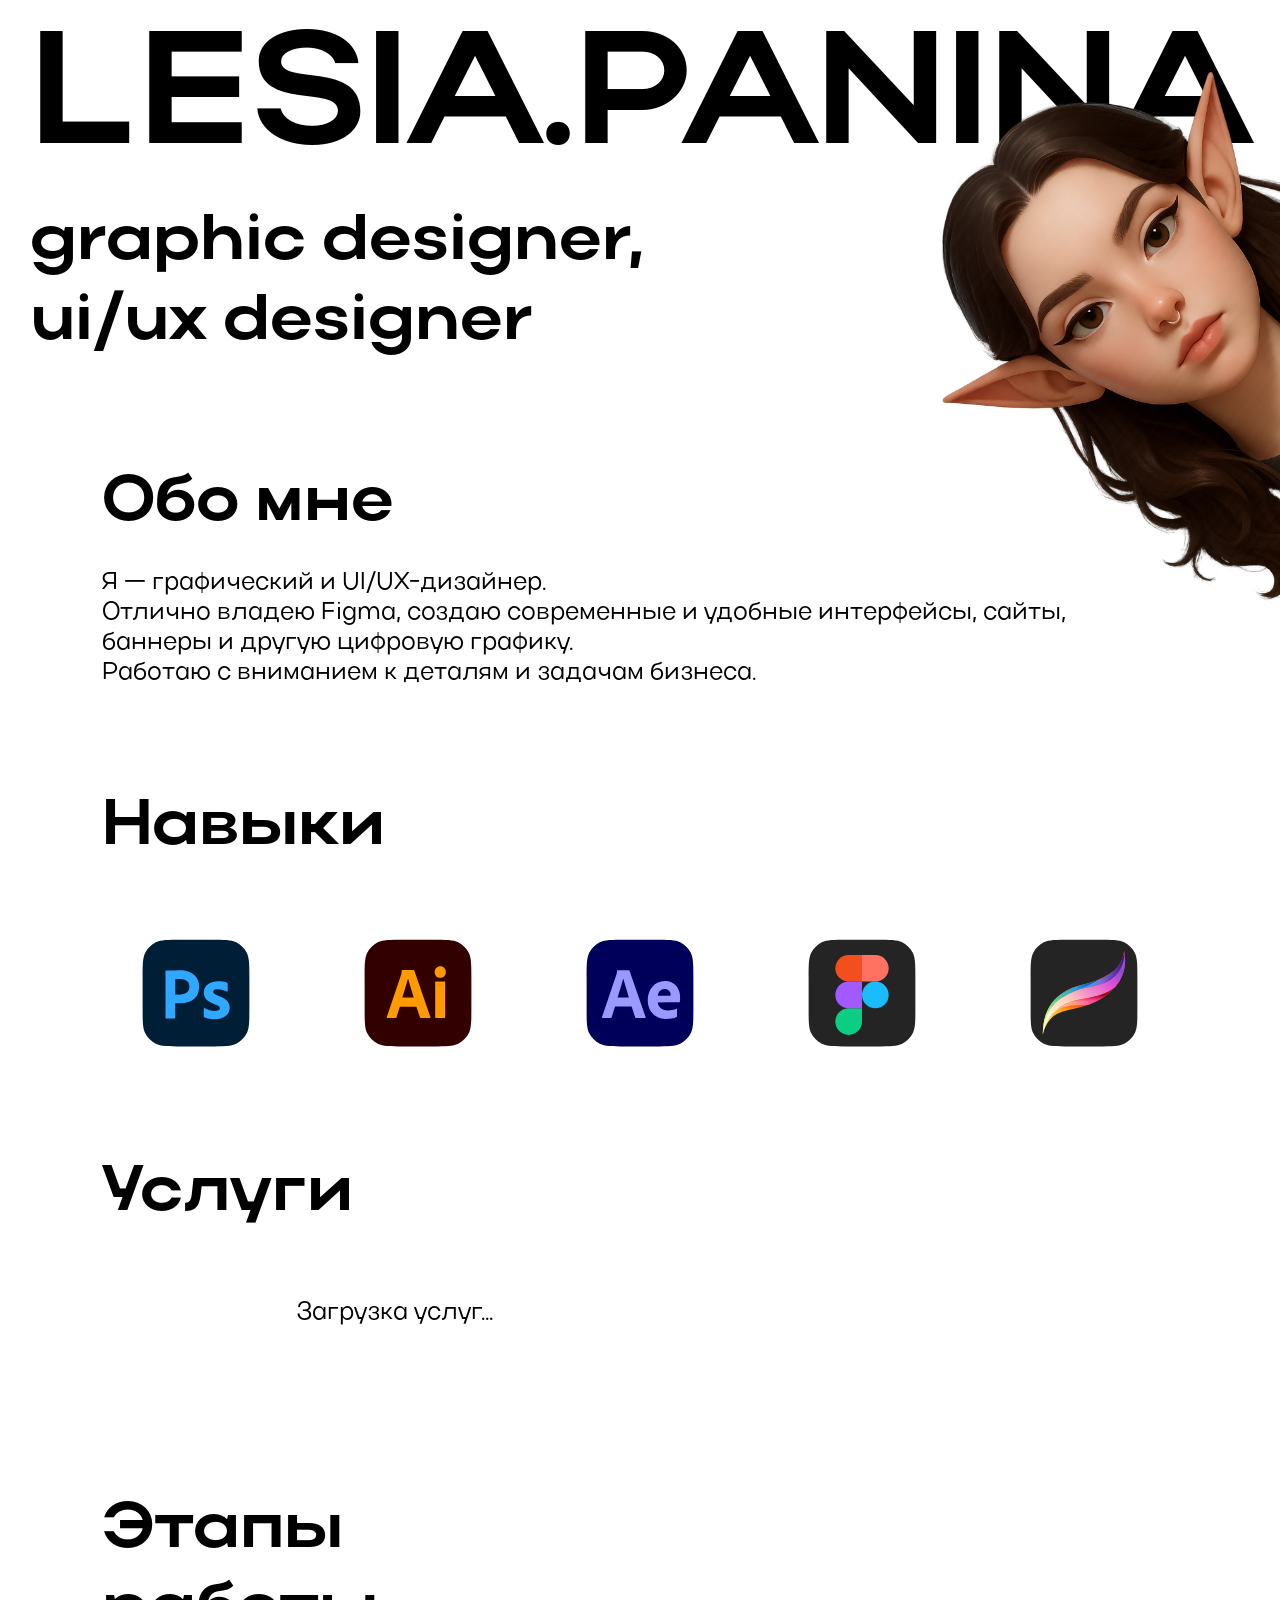
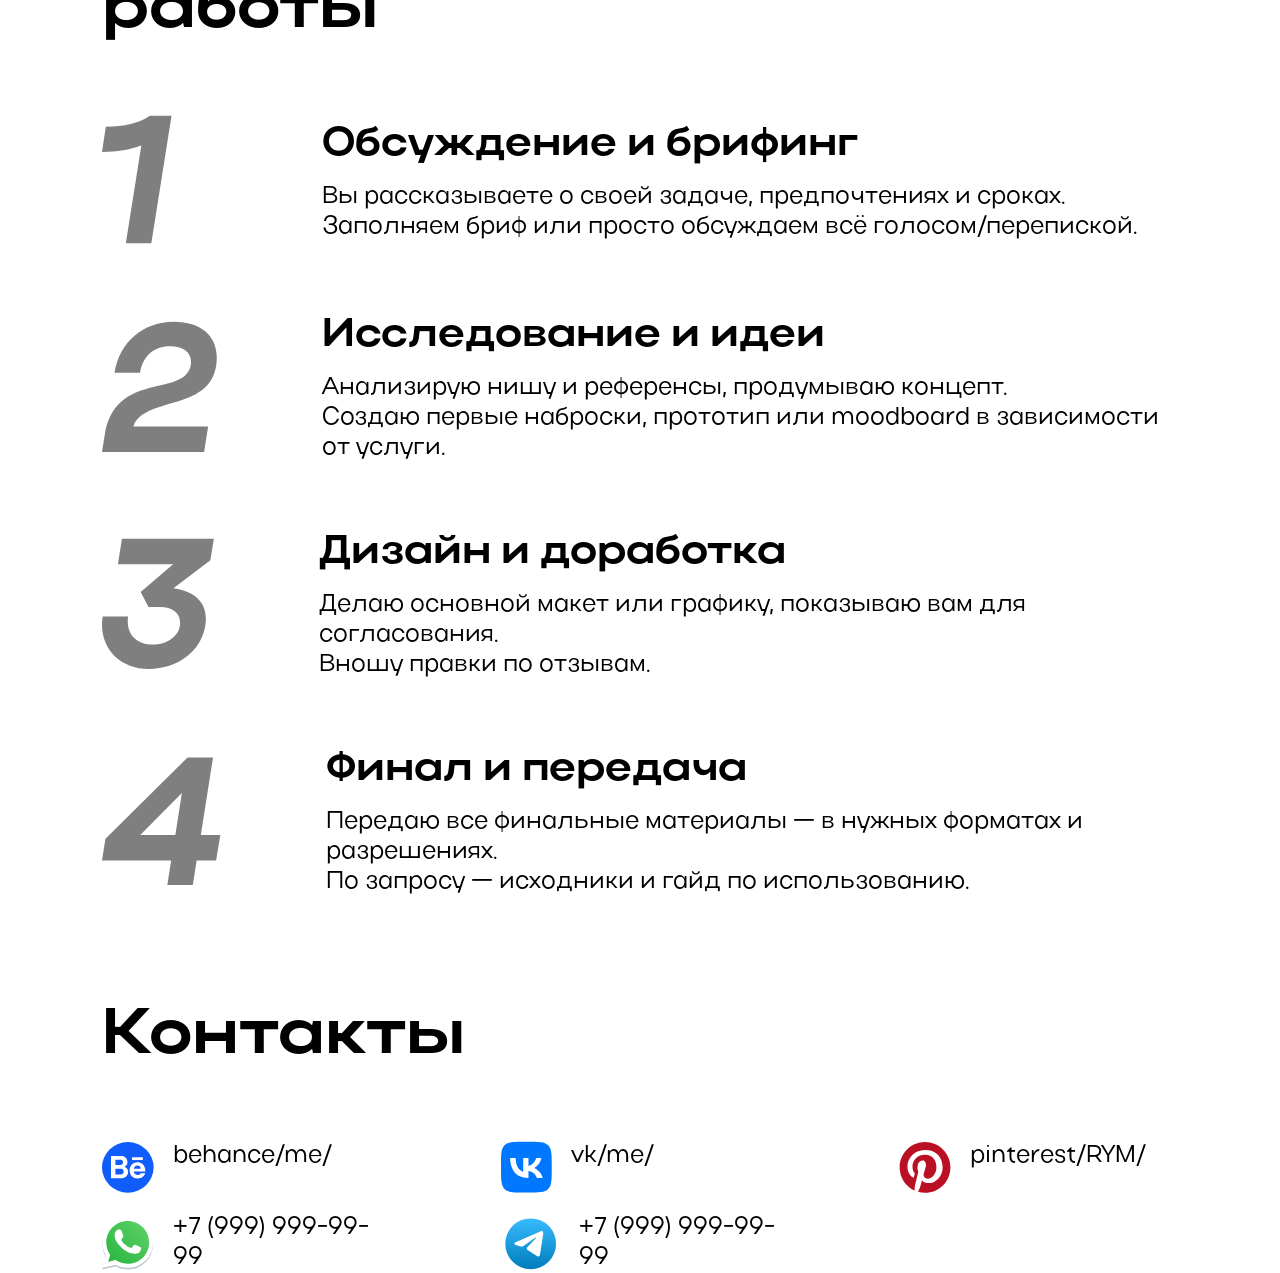
==== web/index.html @ 01bd5798 "Add static portfolio pages" ====
<!DOCTYPE html>
<html>
<head>
    <meta charset="UTF-8"/>
    <meta name="viewport" content="width=device-width, initial-scale=1.0">
    <title>LESIA.PANINA Portfolio</title>
    <link rel="stylesheet" href="css/style.css">
</head>

<body>
<div class="container">

    <section class="head">
        <img src="фото/123.png" class="image">
        <p class="h1"> LESIA.PANINA </p>
        <p class="h2"> graphic designer, <br> ui/ux designer </p>
    </section>

    <section class="about">
        <p class="h2">Обо мне</p>
        <p class="body3">
            Я — графический и UI/UX-дизайнер.<br>
            Отлично владею Figma, создаю современные и удобные интерфейсы,
            сайты, баннеры и другую цифровую графику.<br>
            Работаю с вниманием к деталям и задачам бизнеса.
        </p>
    </section>

    <section class="skills">
        <p class="h2"> Навыки </p>
        <div class="skill_image">
            <img src="фото/adobe_photoshop.svg">
            <img src="фото/adobe_illustrator.svg">
            <img src="фото/adobe_after_effects.svg">
            <img src="фото/figma.svg">
            <img src="фото/procreate.svg">
        </div>
    </section>

    <section class="services">
        <p class="h2"> Услуги </p>

        <div class="cards_wrapper">
            <div class="cards_grid" id="servicesList">
                <p class="body3">Загрузка услуг...</p>
            </div>
        </div>
    </section>

    <section class="steps">
        <p class="h2"> Этапы <br> работы</p>

        <div class="step">
            <img src="фото/1.svg">
            <div class="step_text">
                <p class="body2">Обсуждение и брифинг</p>
                <p class="body3">
                    Вы рассказываете о своей задаче, предпочтениях и сроках.<br>
                    Заполняем бриф или просто обсуждаем всё голосом/перепиской.
                </p>
            </div>
        </div>

        <div class="step">
            <img src="фото/2.svg">
            <div class="step_text">
                <p class="body2">Исследование и идеи</p>
                <p class="body3">
                    Анализирую нишу и референсы, продумываю концепт.<br>
                    Создаю первые наброски, прототип или moodboard в зависимости от услуги.
                </p>
            </div>
        </div>

        <div class="step">
            <img src="фото/3.svg">
            <div class="step_text">
                <p class="body2">Дизайн и доработка</p>
                <p class="body3">
                    Делаю основной макет или графику, показываю вам для согласования.<br>
                    Вношу правки по отзывам.
                </p>
            </div>
        </div>

        <div class="step">
            <img src="фото/4.svg">
            <div class="step_text">
                <p class="body2">Финал и передача</p>
                <p class="body3">
                    Передаю все финальные материалы — в нужных форматах и разрешениях.<br>
                    По запросу — исходники и гайд по использованию.
                </p>
            </div>
        </div>
    </section>

    <section class="contacts">
        <p class="h2">Контакты</p>

        <div class="contacts_grid">
            <div class="contact">
                <img src="фото/Group 6.svg">
                <p class="body3">behance/me/</p>
            </div>

            <div class="contact">
                <img src="фото/Group 7.svg">
                <p class="body3">vk/me/</p>
            </div>

            <div class="contact">
                <img src="фото/Group 8.svg">
                <p class="body3">pinterest/RYM/</p>
            </div>

            <div class="contact">
                <img src="фото/Group 9.svg">
                <p class="body3">+7 (999) 999-99-99</p>
            </div>

            <div class="contact">
                <img src="фото/telegram.svg">
                <p class="body3">+7 (999) 999-99-99</p>
            </div>
        </div>
    </section>

</div>

<script src="script.js"></script>
</body>
</html>
---- web/css/style.css ----
@font-face {
  font-family: "Actay";
  src: url("../fonts/Actay-Regular.otf") format("truetype");
  font-weight: 400;
  font-style: normal;
}
@font-face {
  font-family: "Actay Wide";
  src: url("../fonts/ActayWide-Bold.otf") format("truetype");
  font-weight: 700;
  font-style: normal;
}
.card {
  display: flex;
  width: 368px;
  height: 467px;
  padding: 22px 27px;
  align-items: center;
  flex-shrink: 0;
  border-radius: 30px;
  border: 1px solid #000;
}

.card__img {
  height: 206px;
  align-self: stretch;
}

.card_content {
  display: flex;
  width: 311px;
  flex-direction: column;
  justify-content: center;
  align-items: flex-start;
  gap: 16px;
  flex-shrink: 0;
}

.card_btn {
  display: flex;
  height: 41px;
  padding: 8px 83px;
  justify-content: center;
  align-items: center;
  gap: 10px;
  align-self: stretch;
  border-radius: 15px;
  background: #000;
}

.html, body, p {
  width: 100%;
  height: 100%;
  margin: 0;
  padding: 0;
}

.container {
  max-width: 1230px;
  display: flex;
  justify-content: center;
  align-items: center;
  flex-direction: column;
  gap: 100px;
  margin: 0;
  padding: 0 8%;
}

.h1 {
  color: #000;
  font-family: "Actay Wide";
  font-size: 160px;
  margin: 0;
}

.h2 {
  color: #000;
  font-family: "Actay Wide";
  font-size: 64px;
  margin: 0;
}

.h3 {
  color: #000;
  font-family: "Actay Wide";
  font-size: 24px;
  font-style: normal;
  font-weight: 700;
  line-height: normal;
}

.body1 {
  color: #000;
  font-family: "Actay";
  font-size: 48px;
  font-style: normal;
  font-weight: 400;
  line-height: normal;
}

.body2 {
  color: #000;
  font-family: "Actay Wide";
  font-size: 40px;
  font-style: normal;
  font-weight: 700;
  line-height: normal;
}

.body3 {
  color: #000;
  font-family: "Actay";
  font-size: 24px;
  font-style: normal;
  font-weight: 400;
  line-height: normal;
}

.btn_text {
  color: #000;
  font-family: "Actay Wide";
  font-size: 36px;
  font-style: normal;
  font-weight: 700;
  line-height: normal;
}

.text-white {
  color: white !important;
}

.image {
  display: block;
  width: 470px;
  height: auto;
  position: absolute;
  right: 0%;
  top: -5%;
  object-fit: contain;
  pointer-events: none;
}

.head {
  display: flex;
  height: 364px;
  flex-direction: column;
  align-items: flex-start;
}

.about {
  display: flex;
  flex-direction: column;
  align-items: flex-start;
  gap: 24px;
  align-self: stretch;
}

.services {
  display: flex;
  flex-direction: column;
  align-items: center;
  gap: 64px;
  align-self: stretch;
}

.cards_grid {
  display: grid;
  row-gap: 33px;
  column-gap: 49px;
  grid-template-rows: repeat(2, minmax(0, 1fr));
  grid-template-columns: repeat(3, minmax(0, 1fr));
}

.skills {
  display: flex;
  flex-direction: column;
  justify-content: center;
  align-items: center;
  gap: 64px;
  align-self: stretch;
}

.skills_image {
  align-items: center;
  display: flex;
  flex-direction: row;
  gap: 100px;
}

.steps {
  display: flex;
  flex-direction: column;
  align-items: flex-start;
  gap: 64px;
  align-self: stretch;
}

.step {
  display: flex;
  align-items: center;
  gap: 105px;
}

.step_text {
  display: flex;
  flex-direction: column;
  align-items: flex-start;
  gap: 12px;
}

.contacs {
  display: flex;
  flex-direction: column;
  align-items: flex-start;
  align-self: stretch;
}

.contacts_grid {
  display: grid;
  row-gap: 20px;
  column-gap: 120px;
  padding-top: 64px;
  align-self: stretch;
  grid-template-rows: repeat(1, minmax(0, 1fr));
  grid-template-columns: repeat(3, minmax(0, 1fr));
}

.contact {
  display: flex;
  align-items: center;
  gap: 19px;
}

.serv {
  display: flex;
  width: 1176px;
  flex-direction: column;
  align-items: center;
  gap: 20px;
  padding: 5% 0;
}

.serv_info {
  display: flex;
  flex-direction: column;
  align-items: flex-start;
  gap: 16px;
}

.serv_content {
  display: flex;
  flex-direction: column;
  align-items: flex-start;
  gap: 64px;
  align-self: stretch;
}

.btn_serv {
  display: flex;
  padding: 13px 144px;
  justify-content: center;
  align-items: center;
  gap: 10px;
  border-radius: 66.5px;
  border: 5px solid #000;
  background: #FFF;
}

.modal {
  display: none;
  justify-content: center;
  align-items: center;
  position: fixed;
  z-index: 1000;
  left: 0;
  top: 0;
  width: 100%;
  height: 100%;
  background-color: rgba(0, 0, 0, 0.5);
}

.modal.active {
  display: flex;
  justify-content: center;
  align-items: center;
  position: fixed;
  z-index: 1000;
  left: 0;
  top: 0;
  width: 100%;
  height: 100%;
  background-color: rgba(0, 0, 0, 0.5);
}

.pop-up {
  align-items: center;
  justify-content: center;
  flex-direction: column;
  padding: 30px 20px;
  width: auto;
  height: auto;
  gap: 10px;
  border-radius: 20px;
  background: #FFF;
}

.pop-up_btn {
  align-items: center;
  justify-content: center;
  width: 438px;
  height: 71px;
  padding: 13px 34px;
  gap: 10px;
  border-radius: 19px;
  background: #000;
}

.input-field {
  display: flex;
  align-items: center;
  width: 785px;
  height: 71px;
  padding: 0 35px;
  gap: 10px;
  border-radius: 19px;
  border: 1px solid #000;
}

.title {
  color: #000;
  font-family: "Actay";
  font-size: 24px;
  font-style: normal;
  font-weight: 400;
  line-height: normal;
}

textarea.input-field {
  display: flex;
  height: 100px;
  padding-top: 20px;
  resize: vertical;
}/*# sourceMappingURL=style.css.map */

.skill_image {
  align-items: center;
  display: flex;
  flex-direction: row;
  gap: 100px;
}

.card_btn {
  text-decoration: none;
  border: none;
  cursor: pointer;
}

.back_btn {
  display: flex;
  padding: 13px 34px;
  justify-content: center;
  align-items: center;
  gap: 10px;
  border-radius: 66.5px;
  border: 5px solid #000;
  background: #FFF;
  color: #000;
  text-decoration: none;
  align-self: flex-start;
  margin-top: 40px;
}

.back_btn:hover,
.btn_serv:hover {
  background: #000;
  color: #FFF;
}

.btn_serv {
  color: #000;
  text-decoration: none;
  cursor: pointer;
}

.request_page {
  min-height: 650px;
}

.form-center {
  display: flex;
  flex-direction: column;
  align-items: flex-start;
  gap: 20px;
}
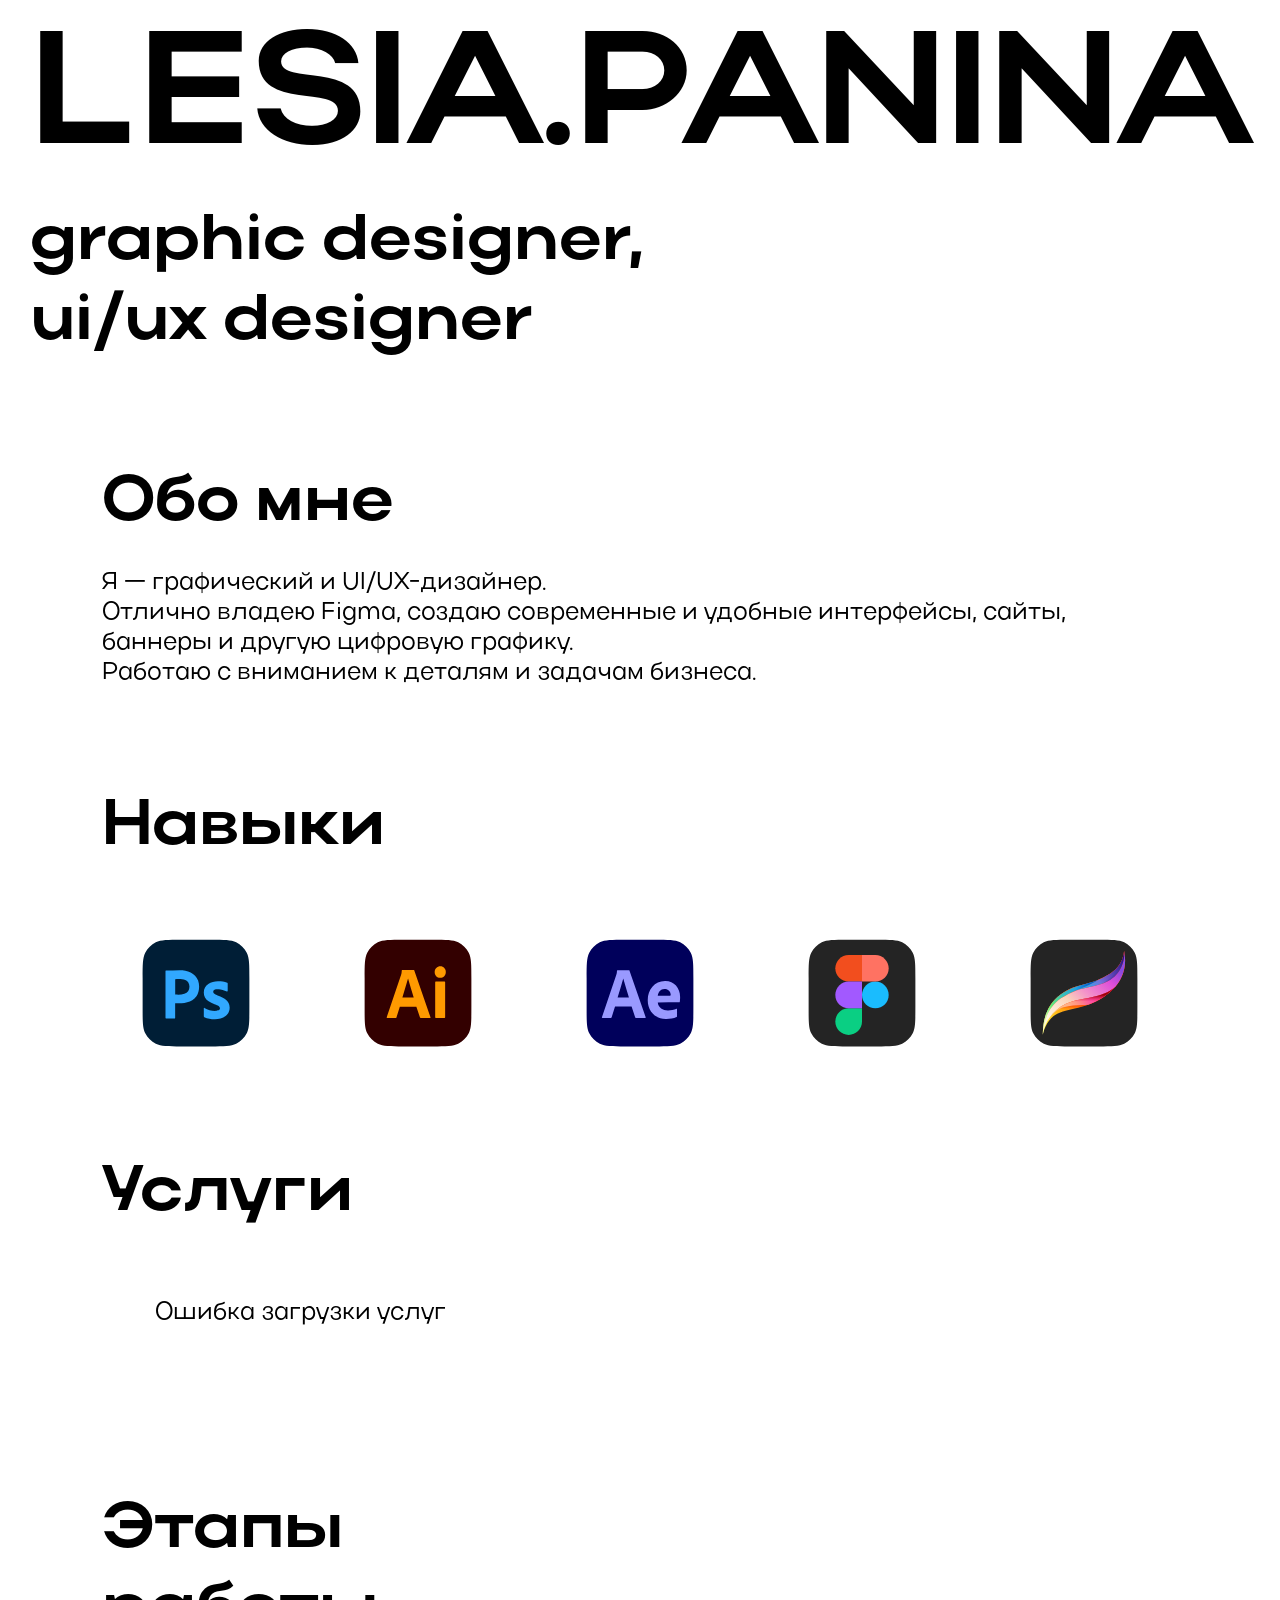
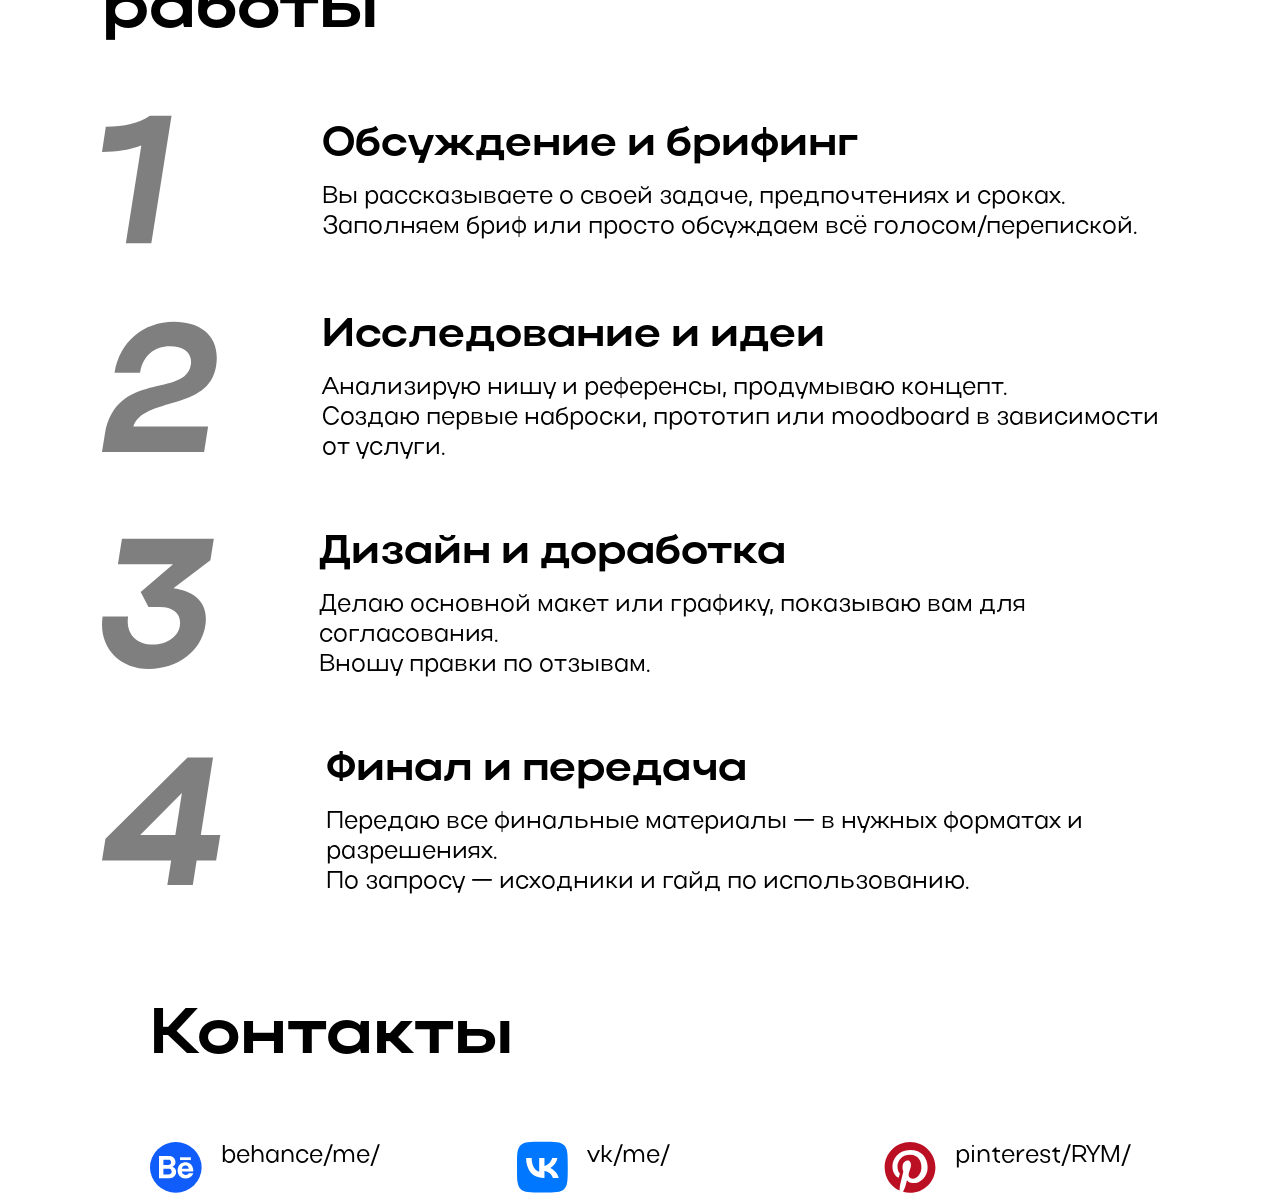
==== commit f5c98a61: "Connect frontend with Go API and add request flow" ====
--- a/web/index.html
+++ b/web/index.html
@@ -5,13 +5,14 @@
     <meta name="viewport" content="width=device-width, initial-scale=1.0">
     <title>LESIA.PANINA Portfolio</title>
     <link rel="stylesheet" href="css/style.css">
+
+    <script src="script.js?v=10" defer></script>
 </head>
 
 <body>
 <div class="container">
 
     <section class="head">
-        <img src="фото/123.png" class="image">
         <p class="h1"> LESIA.PANINA </p>
         <p class="h2"> graphic designer, <br> ui/ux designer </p>
     </section>
@@ -28,12 +29,13 @@
 
     <section class="skills">
         <p class="h2"> Навыки </p>
+
         <div class="skill_image">
-            <img src="фото/adobe_photoshop.svg">
-            <img src="фото/adobe_illustrator.svg">
-            <img src="фото/adobe_after_effects.svg">
-            <img src="фото/figma.svg">
-            <img src="фото/procreate.svg">
+            <img src="images/adobe_photoshop.svg">
+            <img src="images/adobe_illustrator.svg">
+            <img src="images/adobe_after_effects.svg">
+            <img src="images/figma.svg">
+            <img src="images/procreate.svg">
         </div>
     </section>
 
@@ -51,7 +53,7 @@
         <p class="h2"> Этапы <br> работы</p>
 
         <div class="step">
-            <img src="фото/1.svg">
+            <img src="images/1.svg">
             <div class="step_text">
                 <p class="body2">Обсуждение и брифинг</p>
                 <p class="body3">
@@ -62,7 +64,7 @@
         </div>
 
         <div class="step">
-            <img src="фото/2.svg">
+            <img src="images/2.svg">
             <div class="step_text">
                 <p class="body2">Исследование и идеи</p>
                 <p class="body3">
@@ -73,7 +75,7 @@
         </div>
 
         <div class="step">
-            <img src="фото/3.svg">
+            <img src="images/3.svg">
             <div class="step_text">
                 <p class="body2">Дизайн и доработка</p>
                 <p class="body3">
@@ -84,7 +86,7 @@
         </div>
 
         <div class="step">
-            <img src="фото/4.svg">
+            <img src="images/4.svg">
             <div class="step_text">
                 <p class="body2">Финал и передача</p>
                 <p class="body3">
@@ -100,34 +102,22 @@
 
         <div class="contacts_grid">
             <div class="contact">
-                <img src="фото/Group 6.svg">
+                <img src="images/Group 6.svg">
                 <p class="body3">behance/me/</p>
             </div>
 
             <div class="contact">
-                <img src="фото/Group 7.svg">
+                <img src="images/Group 7.svg">
                 <p class="body3">vk/me/</p>
             </div>
 
             <div class="contact">
-                <img src="фото/Group 8.svg">
+                <img src="images/Group 8.svg">
                 <p class="body3">pinterest/RYM/</p>
-            </div>
-
-            <div class="contact">
-                <img src="фото/Group 9.svg">
-                <p class="body3">+7 (999) 999-99-99</p>
-            </div>
-
-            <div class="contact">
-                <img src="фото/telegram.svg">
-                <p class="body3">+7 (999) 999-99-99</p>
             </div>
         </div>
     </section>
 
 </div>
-
-<script src="script.js"></script>
 </body>
 </html>
